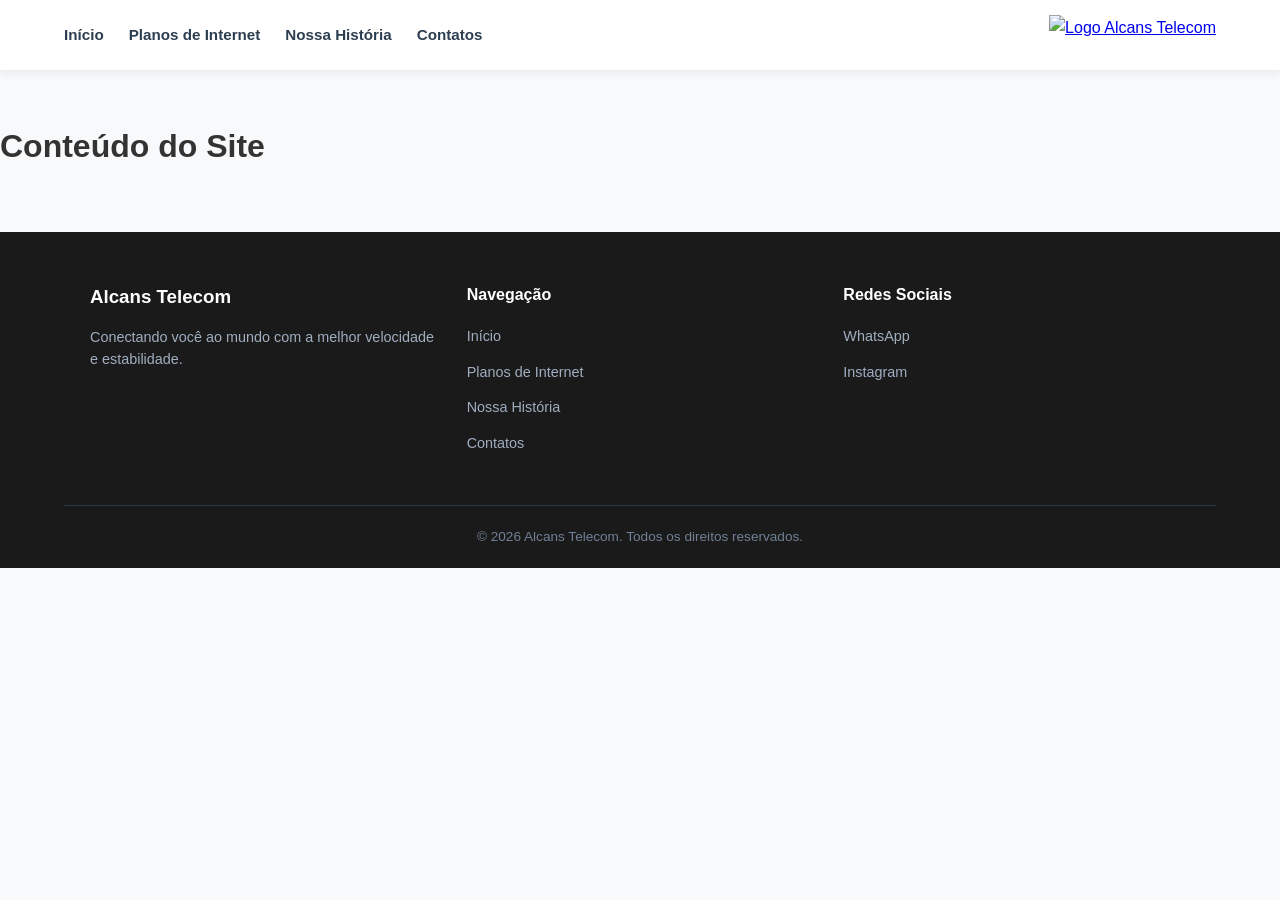
==== index.html @ c70bc07b "Primeiro commit do projeto" ====
<!DOCTYPE html>
<html lang='en'>
<head>
    <meta charset='utf-8'>
    <meta name='viewport' content='width=device-width, initial-scale=1'>
    <title>Alcans</title>
    <link rel="icon" type="icon_site" href="https://promocao.alcans.com.br/wp-content/uploads/2020/12/cropped-AL-mini.png">
    <link rel='stylesheet' href='main.css'>
</head>
<body>
    <header class="header">
        <nav class="nav-bar">
            <ul class="nav-links">
                <li><a href="index.html">Início</a></li>
                <li><a href="planos.html">Planos de Internet</a></li>
                <li><a href="historia.html">Nossa História</a></li>
                <li><a href="contato.html">Contatos</a></li>
            </ul>
        </nav>
        
        <div class="logo">
            <a href="index.html">
                <img src="https://alcans.com.br/wp-content/uploads/2021/09/alcans_logo_alcans.svg" alt="Logo Alcans Telecom">
            </a>
        </div>
    </header>

<h1> <br>Conteúdo do Site</h1>

    <footer class="footer">
    <div class="footer-container">
        
        <!-- Coluna 1: Informações da Empresa -->
        <div class="footer-col">
            <h3>Alcans Telecom</h3>
            <p>Conectando você ao mundo com a melhor velocidade e estabilidade.</p>
        </div>

        <!-- Coluna 2: Navegação Rápida -->
        <div class="footer-col">
            <h4>Navegação</h4>
            <ul class="footer-links">
                <li><a href="index.html">Início</a></li>
                <li><a href="planos.html">Planos de Internet</a></li>
                <li><a href="historia.html">Nossa História</a></li>
                <li><a href="contato.html">Contatos</a></li>
            </ul>
        </div>

        <!-- Coluna 3: Redes Sociais e Contato -->
        <div class="footer-col">
            <h4>Redes Sociais</h4>
            <ul class="footer-socials">
                <li>
                    <a href="https://wa.me/5500000000000" target="_blank" rel="noopener noreferrer">
                        WhatsApp
                    </a>
                </li>
                <li>
                    <a href="https://www.instagram.com/alcanstelecom/" target="_blank" rel="noopener noreferrer">
                        Instagram
                    </a>
                </li>
            </ul>
        </div>

    </div>

    <!-- Direitos Autorais / Assinatura -->
    <div class="footer-bottom">
        <p>&copy; 2026 Alcans Telecom. Todos os direitos reservados.</p>
    </div>
</footer>




</body>
</html>
---- main.css ----
* {
    margin: 0;
    padding: 0;
    box-sizing: border-box;
    font-family: Arial, sans-serif;
}

.header {
    display: flex;
    justify-content: space-between;
    align-items: center;
    padding: 15px 5%;
    background-color: #ffffff;
    box-shadow: 0 2px 5px rgba(0, 0, 0, 0.1);
}

/* Navegação (Links) */
.nav-links {
    display: flex;
    list-style: none;
    gap: 20px;
}

.nav-links a {
    text-decoration: none;
    color: #333;
    font-weight: bold;
    transition: color 0.3s ease;
}

.nav-links a:hover {
    color: #FE5000; /* Ajuste para a cor da marca */
}

/* Logo na direita */
.logo img {
    height: 40px; /* Ajuste a altura conforme a sua imagem */
    width: auto;
}

/* Responsividade para telas menores (Celulares) */
@media (max-width: 768px) {
    .header {
        flex-direction: column-reverse;
        gap: 15px;
    }

    .nav-links {
        gap: 10px;
        font-size: 14px;
    }
}




/* Estilo Geral do Rodapé */
.footer {
    background-color: #1a1a1a; /* Tom escuro para destacar do fundo principal */
    color: #ffffff;
    padding: 40px 5% 20px 5%;
    margin-top: 50px; /* Separa o conteúdo principal do rodapé */
}

.footer-container {
    display: flex;
    justify-content: space-between;
    flex-wrap: wrap;
    gap: 30px;
    max-width: 1200px;
    margin: 0 auto;
}

.footer-col {
    flex: 1;
    min-width: 200px;
}

.footer-col h3, .footer-col h4 {
    margin-bottom: 15px;
    color: #ffffff;
}

.footer-col p {
    color: #cccccc;
    font-size: 14px;
    line-height: 1.5;
}

/* Listas de Links */
.footer-links, .footer-socials {
    list-style: none;
    padding: 0;
}

.footer-links li, .footer-socials li {
    margin-bottom: 100px;
    margin-bottom: 8px;
}

.footer-links a, .footer-socials a {
    color: #cccccc;
    text-decoration: none;
    font-size: 14px;
    transition: color 0.3s ease;
}

.footer-links a:hover, .footer-socials a:hover {
    color: #FE5000; /* Cor de destaque ao passar o mouse */
}

/* Linha Final de Direitos Autorais */
.footer-bottom {
    text-align: center;
    border-top: 1px solid #333;
    padding-top: 20px;
    margin-top: 30px;
    font-size: 12px;
    color: #888888;
}

/* Responsividade para Celulares */
@media (max-width: 768px) {
    .footer-container {
        flex-direction: column;
        text-align: center;
    }


}

/* Reset Básico e Fontes */
* {
    margin: 0;
    padding: 0;
    box-sizing: border-box;
    font-family: 'Segoe UI', Roboto, Arial, sans-serif;
}

body {
    background-color: #f8f9fa;
    color: #333333;
    line-height: 1.6;
}

/* Header & Navbar */
.header {
    display: flex;
    justify-content: space-between;
    align-items: center;
    padding: 15px 5%;
    background-color: #ffffff;
    box-shadow: 0 2px 10px rgba(0, 0, 0, 0.08);
    position: sticky;
    top: 0;
    z-index: 1000;
}

.nav-links {
    display: flex;
    list-style: none;
    gap: 25px;
}

.nav-links a {
    text-decoration: none;
    color: #2c3e50;
    font-weight: 600;
    font-size: 0.95rem;
    transition: color 0.3s ease;
}

.nav-links a:hover {
    color: #FE5000;
}

.logo img {
    height: 40px;
    width: auto;
    display: block;
}

/* Seção História (Conteúdo Principal) */
.historia {
    max-width: 900px;
    margin: 40px auto;
    padding: 40px 30px;
    background-color: #ffffff;
    border-radius: 12px;
    box-shadow: 0 4px 15px rgba(0, 0, 0, 0.05);
}

.historia h1 {
    color: #FE5000;
    font-size: 2.2rem;
    margin-bottom: 10px;
    text-align: center;
}

.historia h3 {
    color: #555555;
    font-size: 1.2rem;
    font-weight: 400;
    text-align: center;
    margin-bottom: 25px;
    border-bottom: 2px solid #eef2f5;
    padding-bottom: 15px;
}

.historia p {
    color: #4a5568;
    font-size: 1.05rem;
    line-height: 1.8;
    text-align: justify;
}

/* Rodapé (Footer) */
.footer {
    background-color: #1a1a1a;
    color: #ffffff;
    padding: 50px 5% 20px 5%;
    margin-top: 60px;
}

.footer-container {
    display: flex;
    justify-content: space-between;
    flex-wrap: wrap;
    gap: 30px;
    max-width: 1100px;
    margin: 0 auto;
}

.footer-col {
    flex: 1;
    min-width: 220px;
}

.footer-col h3, 
.footer-col h4 {
    margin-bottom: 15px;
    color: #ffffff;
}

.footer-col p {
    color: #a0aec0;
    font-size: 0.9rem;
}

.footer-links, 
.footer-socials {
    list-style: none;
}

.footer-links li, 
.footer-socials li {
    margin-bottom: 10px;
}

.footer-links a, 
.footer-socials a {
    color: #a0aec0;
    text-decoration: none;
    font-size: 0.9rem;
    transition: color 0.3s ease;
}

.footer-links a:hover, 
.footer-socials a:hover {
    color: #FE5000;
}

.footer-bottom {
    text-align: center;
    border-top: 1px solid #2d3748;
    padding-top: 20px;
    margin-top: 40px;
    font-size: 0.85rem;
    color: #718096;
}

/* Responsividade para Celulares */
@media (max-width: 768px) {
    .header {
        flex-direction: column-reverse;
        gap: 15px;
        padding: 15px;
    }

    .nav-links {
        gap: 12px;
        font-size: 0.85rem;
    }

    .historia {
        margin: 20px 15px;
        padding: 25px 20px;
    }

    .historia h1 {
        font-size: 1.75rem;
    }

    .historia h3 {
        font-size: 1rem;
    }

    .footer-container {
        flex-direction: column;
        text-align: center;
    }
}

/* Container da Seção */
.contact-section {
    display: flex;
    justify-content: center;
    align-items: center;
    min-height: 60vh;
    padding: 20px;
}

/* Card Principal de Contato */
.contact-card {
    background-color: #ffffff;
    border-radius: 16px; /* Bordas Arredondadas */
    box-shadow: 0 8px 24px rgba(0, 0, 0, 0.1);
    padding: 40px;
    max-width: 450px;
    width: 100%;
    text-align: center;
}

.contact-card h2 {
    color: #FE5000;
    margin-bottom: 10px;
    font-size: 1.8rem;
}

.contact-card p {
    color: #555;
    font-size: 0.95rem;
    margin-bottom: 25px;
}

/* Container dos Botões */
.contact-links {
    display: flex;
    flex-direction: column;
    gap: 15px;
}

/* Botões Estilizados */
.contact-btn {
    display: block;
    padding: 12px 20px;
    border-radius: 8px; /* Arredondamento dos botões */
    text-decoration: none;
    font-weight: bold;
    color: #ffffff;
    transition: transform 0.2s ease, opacity 0.2s ease;
}

.contact-btn:hover {
    transform: translateY(-2px);
    opacity: 0.9;
}

/* Cores específicas por serviço */
.contact-btn.whatsapp {
         background-color: #08ed08;

}

.contact-btn.instagram {
    background-color: #e10ef4;
}

.contact-btn.email {
    background-color: #f83600;
}

.contact-btn.phone {
    background-color: #0056b3;
}
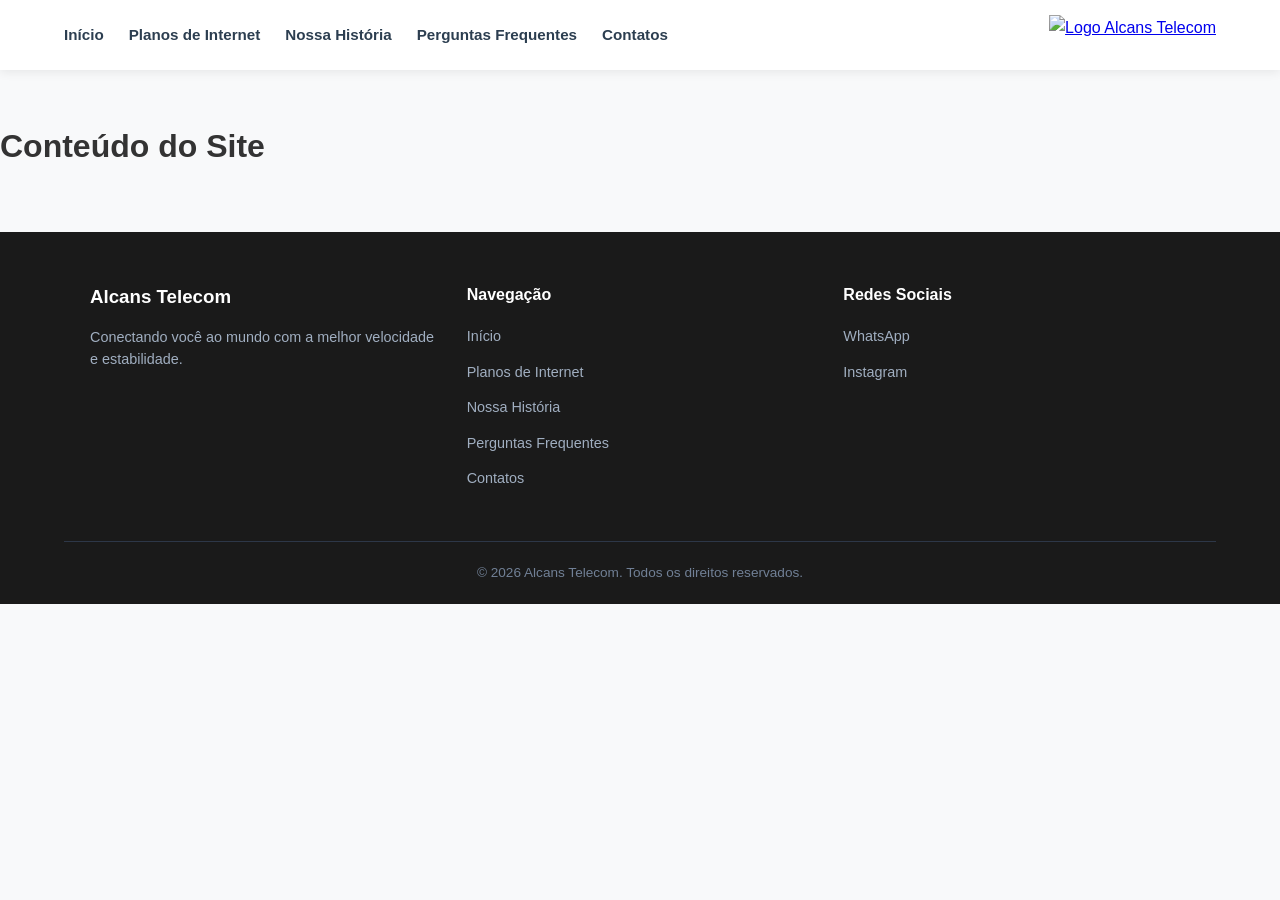
==== commit b27f85f2: "Atualizando o projeto da faculdade" ====
--- a/index.html
+++ b/index.html
@@ -14,6 +14,7 @@
                 <li><a href="index.html">Início</a></li>
                 <li><a href="planos.html">Planos de Internet</a></li>
                 <li><a href="historia.html">Nossa História</a></li>
+                <li><a href="faq.html">Perguntas Frequentes</a></li>
                 <li><a href="contato.html">Contatos</a></li>
             </ul>
         </nav>
@@ -30,24 +31,25 @@
     <footer class="footer">
     <div class="footer-container">
         
-        <!-- Coluna 1: Informações da Empresa -->
+        
         <div class="footer-col">
             <h3>Alcans Telecom</h3>
             <p>Conectando você ao mundo com a melhor velocidade e estabilidade.</p>
         </div>
 
-        <!-- Coluna 2: Navegação Rápida -->
+        
         <div class="footer-col">
             <h4>Navegação</h4>
             <ul class="footer-links">
                 <li><a href="index.html">Início</a></li>
                 <li><a href="planos.html">Planos de Internet</a></li>
                 <li><a href="historia.html">Nossa História</a></li>
+                <li><a href="faq.html">Perguntas Frequentes</a></li>
                 <li><a href="contato.html">Contatos</a></li>
             </ul>
         </div>
 
-        <!-- Coluna 3: Redes Sociais e Contato -->
+        
         <div class="footer-col">
             <h4>Redes Sociais</h4>
             <ul class="footer-socials">
@@ -66,7 +68,7 @@
 
     </div>
 
-    <!-- Direitos Autorais / Assinatura -->
+    
     <div class="footer-bottom">
         <p>&copy; 2026 Alcans Telecom. Todos os direitos reservados.</p>
     </div>
--- a/main.css
+++ b/main.css
@@ -34,7 +34,7 @@
 
 /* Logo na direita */
 .logo img {
-    height: 40px; /* Ajuste a altura conforme a sua imagem */
+    height: 40px; 
     width: auto;
 }
 
@@ -56,10 +56,10 @@
 
 /* Estilo Geral do Rodapé */
 .footer {
-    background-color: #1a1a1a; /* Tom escuro para destacar do fundo principal */
+    background-color: #1a1a1a;
     color: #ffffff;
     padding: 40px 5% 20px 5%;
-    margin-top: 50px; /* Separa o conteúdo principal do rodapé */
+    margin-top: 50px; 
 }
 
 .footer-container {
@@ -106,7 +106,7 @@
 }
 
 .footer-links a:hover, .footer-socials a:hover {
-    color: #FE5000; /* Cor de destaque ao passar o mouse */
+    color: #FE5000; 
 }
 
 /* Linha Final de Direitos Autorais */
@@ -180,7 +180,7 @@
     display: block;
 }
 
-/* Seção História (Conteúdo Principal) */
+
 .historia {
     max-width: 900px;
     margin: 40px auto;
@@ -311,7 +311,7 @@
     }
 }
 
-/* Container da Seção */
+
 .contact-section {
     display: flex;
     justify-content: center;
@@ -320,10 +320,10 @@
     padding: 20px;
 }
 
-/* Card Principal de Contato */
+
 .contact-card {
     background-color: #ffffff;
-    border-radius: 16px; /* Bordas Arredondadas */
+    border-radius: 16px; 
     box-shadow: 0 8px 24px rgba(0, 0, 0, 0.1);
     padding: 40px;
     max-width: 450px;
@@ -343,18 +343,18 @@
     margin-bottom: 25px;
 }
 
-/* Container dos Botões */
+
 .contact-links {
     display: flex;
     flex-direction: column;
     gap: 15px;
 }
 
-/* Botões Estilizados */
+
 .contact-btn {
     display: block;
     padding: 12px 20px;
-    border-radius: 8px; /* Arredondamento dos botões */
+    border-radius: 8px; 
     text-decoration: none;
     font-weight: bold;
     color: #ffffff;
@@ -366,7 +366,7 @@
     opacity: 0.9;
 }
 
-/* Cores específicas por serviço */
+
 .contact-btn.whatsapp {
          background-color: #08ed08;
 
@@ -382,4 +382,328 @@
 
 .contact-btn.phone {
     background-color: #0056b3;
+}
+
+.planos {
+    padding: 50px 5%;
+    max-width: 1200px;
+    margin: 0 auto;
+}
+
+.planos-intro {
+    text-align: center;
+    margin-bottom: 40px;
+}
+
+.planos-intro h1 {
+    font-size: 2.2rem;
+    color: #111111;
+    margin-bottom: 10px;
+}
+
+.planos-intro p {
+    font-size: 1.1rem;
+    color: #666666;
+}
+
+.planos-lista {
+    display: flex;
+    justify-content: center;
+    align-items: stretch;
+    flex-wrap: wrap;
+    gap: 25px;
+    margin-bottom: 60px;
+}
+
+.plano-card {
+    background-color: #ffffff;
+    border: 1px solid #e0e0e0;
+    border-radius: 12px;
+    padding: 30px 20px;
+    width: 280px;
+    display: flex;
+    flex-direction: column;
+    justify-content: space-between;
+    position: relative;
+    box-shadow: 0 4px 12px rgba(0, 0, 0, 0.05);
+    transition: transform 0.3s ease, box-shadow 0.3s ease;
+}
+
+.plano-card:hover {
+    transform: translateY(-5px);
+    box-shadow: 0 8px 20px rgba(0, 0, 0, 0.12);
+}
+
+.plano-card h3 {
+    font-size: 1.6rem;
+    color: #111111;
+    text-align: center;
+    margin-bottom: 15px;
+}
+
+.plano-preco {
+    font-size: 2.2rem;
+    font-weight: bold;
+    color: #ff6600;
+    text-align: center;
+    margin-bottom: 20px;
+}
+
+.plano-preco span {
+    font-size: 1.2rem;
+    vertical-align: super;
+}
+
+.plano-preco small {
+    font-size: 0.9rem;
+    color: #777777;
+    font-weight: normal;
+}
+
+.plano-beneficios {
+    list-style: none;
+    margin-bottom: 25px;
+}
+
+.plano-beneficios li {
+    padding: 8px 0;
+    font-size: 0.95rem;
+    color: #555555;
+    border-bottom: 1px dashed #eeeeee;
+}
+
+.plano-beneficios li::before {
+    content: "✓ ";
+    color: #ff6600;
+    font-weight: bold;
+}
+
+.plano-btn {
+    display: block;
+    text-align: center;
+    background-color: #ff6600;
+    color: #ffffff;
+    padding: 12px;
+    border-radius: 6px;
+    text-decoration: none;
+    font-weight: bold;
+    transition: background-color 0.3s ease;
+}
+
+.plano-btn:hover {
+    background-color: #e65c00;
+}
+
+.plano-card.plano-destaque {
+    border: 2px solid #ff6600;
+    box-shadow: 0 8px 25px rgba(255, 102, 0, 0.35);
+    transform: scale(1.04);
+}
+
+.plano-card.plano-destaque:hover {
+    transform: scale(1.06);
+    box-shadow: 0 12px 30px rgba(255, 102, 0, 0.45);
+}
+
+.plano-selo {
+    position: absolute;
+    top: -14px;
+    left: 50%;
+    transform: translateX(-50%);
+    background-color: #ff6600;
+    color: #ffffff;
+    font-size: 0.8rem;
+    font-weight: bold;
+    padding: 4px 14px;
+    border-radius: 20px;
+    text-transform: uppercase;
+    letter-spacing: 0.5px;
+}
+
+.planos-comparativo {
+    background-color: #ffffff;
+    border-radius: 12px;
+    padding: 30px;
+    box-shadow: 0 4px 12px rgba(0, 0, 0, 0.05);
+}
+
+.planos-comparativo h2 {
+    text-align: center;
+    font-size: 1.8rem;
+    margin-bottom: 25px;
+    color: #111111;
+}
+
+.tabela-rolagem {
+    overflow-x: auto;
+}
+
+table {
+    width: 100%;
+    border-collapse: collapse;
+    text-align: left;
+}
+
+th, td {
+    padding: 15px;
+    border-bottom: 1px solid #e0e0e0;
+}
+
+thead th {
+    background-color: #f1f1f1;
+    color: #111111;
+    font-weight: bold;
+}
+
+tbody th {
+    color: #111111;
+    font-weight: bold;
+}
+
+.linha-destaque {
+    background-color: #fff5ee;
+    font-weight: bold;
+}
+
+.linha-destaque th, 
+.linha-destaque td {
+    color: #ff6600;
+    border-top: 2px solid #ff6600;
+    border-bottom: 2px solid #ff6600;
+}
+/* ===================================================
+   PALETA E ESTILOS GERAIS DA PÁGINA DE FAQ
+   =================================================== */
+
+/* Container Principal */
+main.planos {
+    max-width: 900px;
+    margin: 40px auto;
+    padding: 0 20px;
+    font-family: Arial, sans-serif;
+}
+
+/* Seção de Introdução */
+.planos-intro {
+    text-align: center;
+    margin-bottom: 40px;
+}
+
+.planos-intro h1 {
+    font-size: 2.2rem;
+    color: #1a1a1a;
+    margin-bottom: 10px;
+}
+
+.planos-intro p {
+    font-size: 1.1rem;
+    color: #666666;
+}
+
+/* ===================================================
+   SEÇÃO DAS PERGUNTAS (DETAILS E SUMMARY)
+   =================================================== */
+
+.planos-faq h2 {
+    font-size: 1.5rem;
+    color: #ff6600; /* Laranja principal da Alcans */
+    margin: 30px 0 15px 0;
+    padding-bottom: 5px;
+    border-bottom: 2px solid #ff6600;
+}
+
+/* Card Sanfona (<details>) */
+.planos-faq details {
+    background-color: #ffffff;
+    border: 1px solid #e0e0e0;
+    border-radius: 8px;
+    margin-bottom: 12px;
+    padding: 15px 20px;
+    box-shadow: 0 2px 6px rgba(0, 0, 0, 0.04);
+    transition: all 0.3s ease;
+}
+
+/* Efeito ao passar o mouse ou abrir */
+.planos-faq details:hover {
+    border-color: #ff6600;
+}
+
+.planos-faq details[open] {
+    border-left: 4px solid #ff6600;
+    box-shadow: 0 4px 12px rgba(0, 0, 0, 0.08);
+}
+
+/* Título Clicável da Pergunta (<summary>) */
+.planos-faq summary {
+    font-weight: bold;
+    font-size: 1.05rem;
+    color: #333333;
+    cursor: pointer;
+    outline: none;
+    list-style: none; /* Remove a seta padrão do navegador */
+    position: relative;
+    padding-right: 25px;
+}
+
+/* Ícone personalizado de indicador (+ e -) */
+.planos-faq summary::-webkit-details-marker {
+    display: none; /* Esconde seta padrão em navegadores WebKit */
+}
+
+.planos-faq summary::after {
+    content: '+';
+    position: absolute;
+    right: 0;
+    top: 50%;
+    transform: translateY(-50%);
+    font-size: 1.3rem;
+    color: #ff6600;
+    font-weight: bold;
+    transition: transform 0.2s ease;
+}
+
+.planos-faq details[open] summary::after {
+    content: '−';
+}
+
+/* Texto da Resposta */
+.planos-faq details p {
+    margin-top: 12px;
+    font-size: 0.95rem;
+    color: #555555;
+    line-height: 1.6;
+}
+
+/* Links dentro da resposta */
+.planos-faq details a {
+    color: #ff6600;
+    font-weight: bold;
+    text-decoration: none;
+}
+
+.planos-faq details a:hover {
+    text-decoration: underline;
+}
+
+/* ===================================================
+   RESPONSIVIDADE (MOBILE)
+   =================================================== */
+
+@media (max-width: 600px) {
+    main.planos {
+        margin: 20px auto;
+        padding: 0 15px;
+    }
+
+    .planos-intro h1 {
+        font-size: 1.8rem;
+    }
+
+    .planos-faq details {
+        padding: 12px 15px;
+    }
+
+    .planos-faq summary {
+        font-size: 0.95rem;
+    }
 }
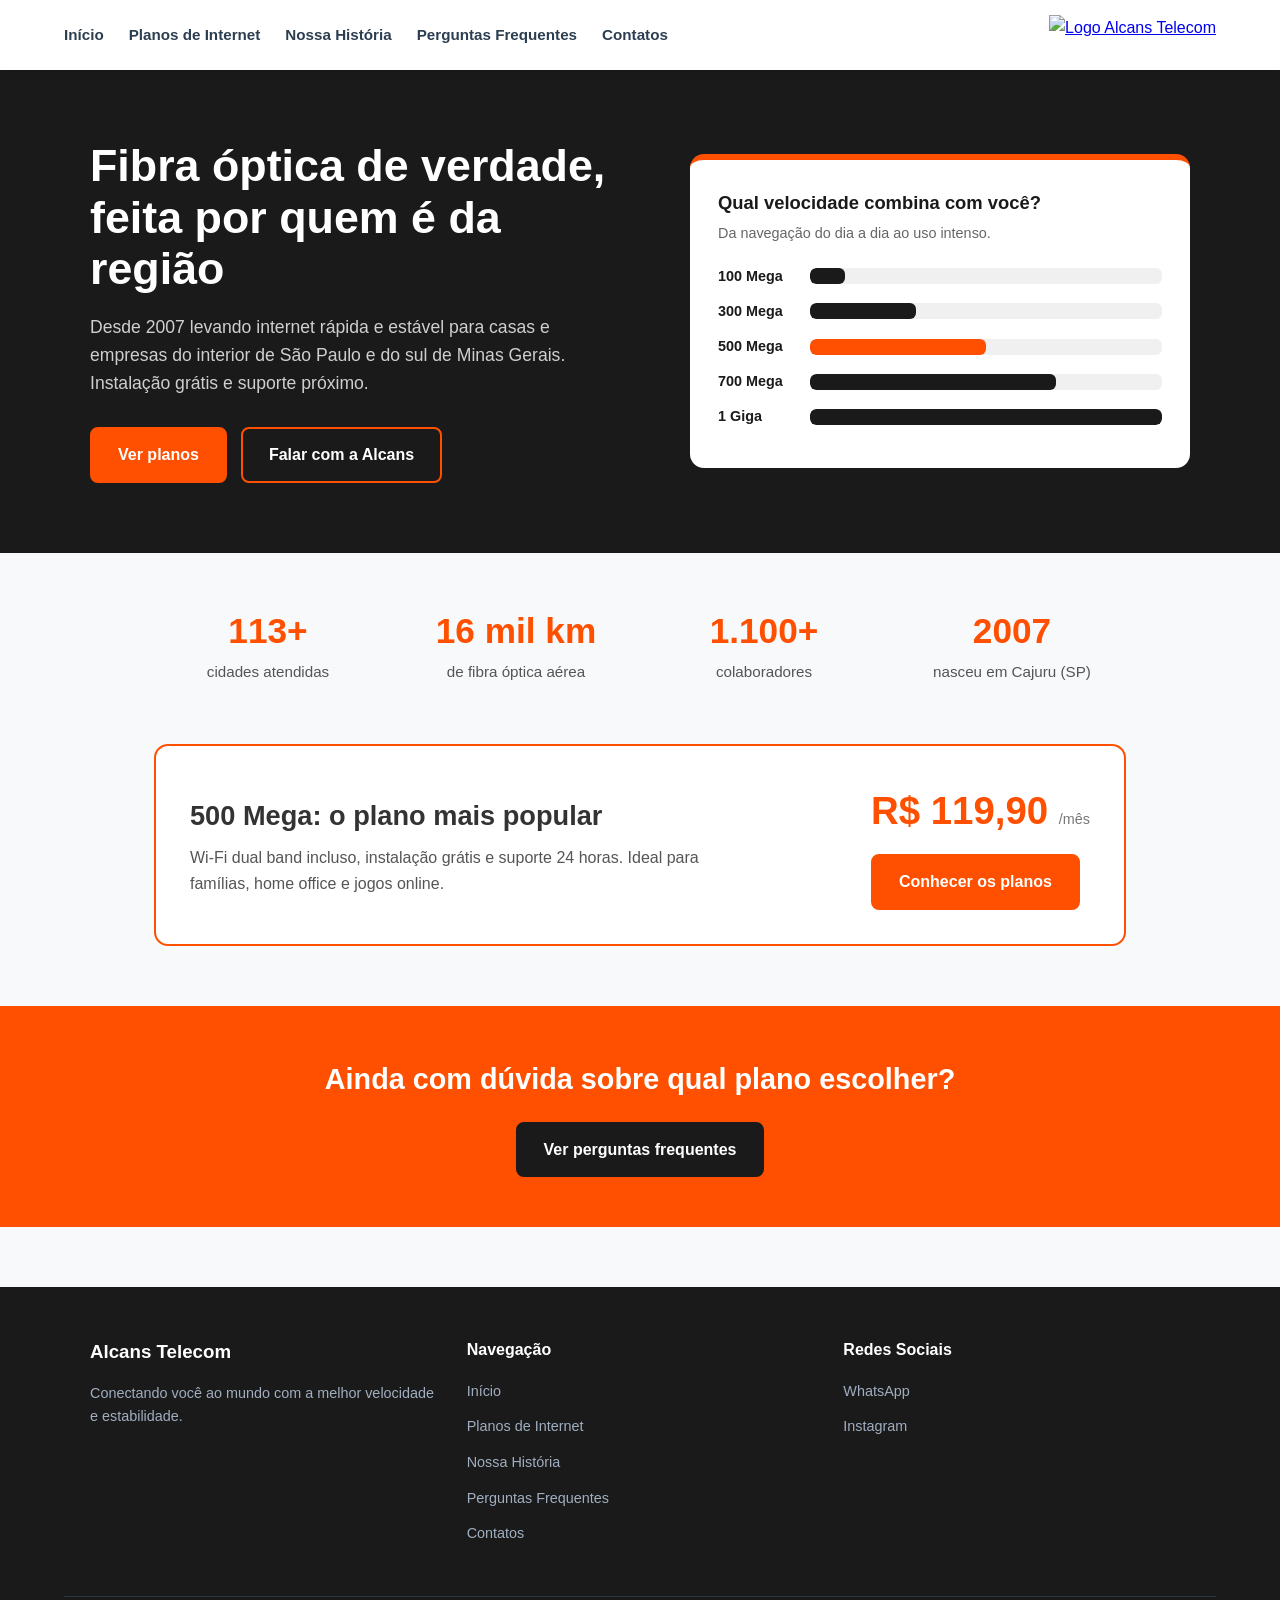
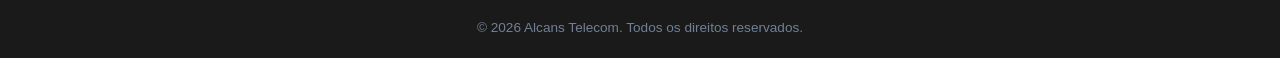
==== commit 911679f2: "Add files via upload" ====
--- a/index.html
+++ b/index.html
@@ -1,13 +1,14 @@
 <!DOCTYPE html>
-<html lang='en'>
+<html lang="pt-BR">
 <head>
-    <meta charset='utf-8'>
-    <meta name='viewport' content='width=device-width, initial-scale=1'>
-    <title>Alcans</title>
-    <link rel="icon" type="icon_site" href="https://promocao.alcans.com.br/wp-content/uploads/2020/12/cropped-AL-mini.png">
-    <link rel='stylesheet' href='main.css'>
+    <meta charset="utf-8">
+    <meta name="viewport" content="width=device-width, initial-scale=1">
+    <title>Alcans Telecom - Internet de fibra óptica</title>
+    <link rel="icon" type="image/png" href="https://promocao.alcans.com.br/wp-content/uploads/2020/12/cropped-AL-mini.png">
+    <link rel="stylesheet" href="main.css">
 </head>
 <body>
+
     <header class="header">
         <nav class="nav-bar">
             <ul class="nav-links">
@@ -18,7 +19,7 @@
                 <li><a href="contato.html">Contatos</a></li>
             </ul>
         </nav>
-        
+
         <div class="logo">
             <a href="index.html">
                 <img src="https://alcans.com.br/wp-content/uploads/2021/09/alcans_logo_alcans.svg" alt="Logo Alcans Telecom">
@@ -26,56 +27,89 @@
         </div>
     </header>
 
-<h1> <br>Conteúdo do Site</h1>
+<main>
+    <section class="hero">
+        <div class="hero-inner">
+            <div>
+                <h1>Fibra óptica de verdade, feita por quem é da região</h1>
+                <p>Desde 2007 levando internet rápida e estável para casas e empresas do interior de São Paulo e do sul de Minas Gerais. Instalação grátis e suporte próximo.</p>
+                <div class="hero-actions">
+                    <a class="btn btn-primary" href="planos.html">Ver planos</a>
+                    <a class="btn btn-outline" href="contato.html">Falar com a Alcans</a>
+                </div>
+            </div>
+
+            <div class="speed-panel">
+                <h2>Qual velocidade combina com você?</h2>
+                <p>Da navegação do dia a dia ao uso intenso.</p>
+                <div class="speed-row"><span>100 Mega</span><span class="speed-track"><span class="speed-bar" style="width:10%"></span></span></div>
+                <div class="speed-row"><span>300 Mega</span><span class="speed-track"><span class="speed-bar" style="width:30%"></span></span></div>
+                <div class="speed-row is-top"><span>500 Mega</span><span class="speed-track"><span class="speed-bar" style="width:50%"></span></span></div>
+                <div class="speed-row"><span>700 Mega</span><span class="speed-track"><span class="speed-bar" style="width:70%"></span></span></div>
+                <div class="speed-row"><span>1 Giga</span><span class="speed-track"><span class="speed-bar" style="width:100%"></span></span></div>
+            </div>
+        </div>
+    </section>
+
+    <section class="numeros" aria-label="A Alcans em números">
+        <div><strong>113+</strong><span>cidades atendidas</span></div>
+        <div><strong>16 mil km</strong><span>de fibra óptica aérea</span></div>
+        <div><strong>1.100+</strong><span>colaboradores</span></div>
+        <div><strong>2007</strong><span>nasceu em Cajuru (SP)</span></div>
+    </section>
+
+    <section class="destaque">
+        <div class="destaque-box">
+            <div>
+                <h2>500 Mega: o plano mais popular</h2>
+                <p>Wi-Fi dual band incluso, instalação grátis e suporte 24 horas. Ideal para famílias, home office e jogos online.</p>
+            </div>
+            <div>
+                <p class="destaque-preco">R$ 119,90 <small>/mês</small></p>
+                <a class="btn btn-primary" href="planos.html">Conhecer os planos</a>
+            </div>
+        </div>
+    </section>
+
+    <section class="faixa-cta">
+        <h2>Ainda com dúvida sobre qual plano escolher?</h2>
+        <a class="btn" href="faq.html">Ver perguntas frequentes</a>
+    </section>
+</main>
 
     <footer class="footer">
-    <div class="footer-container">
-        
-        
-        <div class="footer-col">
-            <h3>Alcans Telecom</h3>
-            <p>Conectando você ao mundo com a melhor velocidade e estabilidade.</p>
+        <div class="footer-container">
+
+            <div class="footer-col">
+                <h3>Alcans Telecom</h3>
+                <p>Conectando você ao mundo com a melhor velocidade e estabilidade.</p>
+            </div>
+
+            <div class="footer-col">
+                <h4>Navegação</h4>
+                <ul class="footer-links">
+                    <li><a href="index.html">Início</a></li>
+                    <li><a href="planos.html">Planos de Internet</a></li>
+                    <li><a href="historia.html">Nossa História</a></li>
+                    <li><a href="faq.html">Perguntas Frequentes</a></li>
+                    <li><a href="contato.html">Contatos</a></li>
+                </ul>
+            </div>
+
+            <div class="footer-col">
+                <h4>Redes Sociais</h4>
+                <ul class="footer-socials">
+                    <li><a href="https://wa.me/5500000000000" target="_blank" rel="noopener noreferrer">WhatsApp</a></li>
+                    <li><a href="https://www.instagram.com/alcanstelecom/" target="_blank" rel="noopener noreferrer">Instagram</a></li>
+                </ul>
+            </div>
+
         </div>
 
-        
-        <div class="footer-col">
-            <h4>Navegação</h4>
-            <ul class="footer-links">
-                <li><a href="index.html">Início</a></li>
-                <li><a href="planos.html">Planos de Internet</a></li>
-                <li><a href="historia.html">Nossa História</a></li>
-                <li><a href="faq.html">Perguntas Frequentes</a></li>
-                <li><a href="contato.html">Contatos</a></li>
-            </ul>
+        <div class="footer-bottom">
+            <p>&copy; 2026 Alcans Telecom. Todos os direitos reservados.</p>
         </div>
-
-        
-        <div class="footer-col">
-            <h4>Redes Sociais</h4>
-            <ul class="footer-socials">
-                <li>
-                    <a href="https://wa.me/5500000000000" target="_blank" rel="noopener noreferrer">
-                        WhatsApp
-                    </a>
-                </li>
-                <li>
-                    <a href="https://www.instagram.com/alcanstelecom/" target="_blank" rel="noopener noreferrer">
-                        Instagram
-                    </a>
-                </li>
-            </ul>
-        </div>
-
-    </div>
-
-    
-    <div class="footer-bottom">
-        <p>&copy; 2026 Alcans Telecom. Todos os direitos reservados.</p>
-    </div>
-</footer>
-
-
-
+    </footer>
 
 </body>
-</html>+</html>
--- a/main.css
+++ b/main.css
@@ -1,135 +1,18 @@
-* {
-    margin: 0;
-    padding: 0;
-    box-sizing: border-box;
-    font-family: Arial, sans-serif;
-}
-
-.header {
-    display: flex;
-    justify-content: space-between;
-    align-items: center;
-    padding: 15px 5%;
-    background-color: #ffffff;
-    box-shadow: 0 2px 5px rgba(0, 0, 0, 0.1);
-}
-
-/* Navegação (Links) */
-.nav-links {
-    display: flex;
-    list-style: none;
-    gap: 20px;
-}
-
-.nav-links a {
-    text-decoration: none;
-    color: #333;
-    font-weight: bold;
-    transition: color 0.3s ease;
-}
-
-.nav-links a:hover {
-    color: #FE5000; /* Ajuste para a cor da marca */
-}
-
-/* Logo na direita */
-.logo img {
-    height: 40px; 
-    width: auto;
-}
-
-/* Responsividade para telas menores (Celulares) */
-@media (max-width: 768px) {
-    .header {
-        flex-direction: column-reverse;
-        gap: 15px;
-    }
-
-    .nav-links {
-        gap: 10px;
-        font-size: 14px;
-    }
-}
-
-
-
-
-/* Estilo Geral do Rodapé */
-.footer {
-    background-color: #1a1a1a;
-    color: #ffffff;
-    padding: 40px 5% 20px 5%;
-    margin-top: 50px; 
-}
-
-.footer-container {
-    display: flex;
-    justify-content: space-between;
-    flex-wrap: wrap;
-    gap: 30px;
-    max-width: 1200px;
-    margin: 0 auto;
-}
-
-.footer-col {
-    flex: 1;
-    min-width: 200px;
-}
-
-.footer-col h3, .footer-col h4 {
-    margin-bottom: 15px;
-    color: #ffffff;
-}
-
-.footer-col p {
-    color: #cccccc;
-    font-size: 14px;
-    line-height: 1.5;
-}
-
-/* Listas de Links */
-.footer-links, .footer-socials {
-    list-style: none;
-    padding: 0;
-}
-
-.footer-links li, .footer-socials li {
-    margin-bottom: 100px;
-    margin-bottom: 8px;
-}
-
-.footer-links a, .footer-socials a {
-    color: #cccccc;
-    text-decoration: none;
-    font-size: 14px;
-    transition: color 0.3s ease;
-}
-
-.footer-links a:hover, .footer-socials a:hover {
-    color: #FE5000; 
-}
-
-/* Linha Final de Direitos Autorais */
-.footer-bottom {
-    text-align: center;
-    border-top: 1px solid #333;
-    padding-top: 20px;
-    margin-top: 30px;
-    font-size: 12px;
-    color: #888888;
-}
-
-/* Responsividade para Celulares */
-@media (max-width: 768px) {
-    .footer-container {
-        flex-direction: column;
-        text-align: center;
-    }
-
-
-}
-
-/* Reset Básico e Fontes */
+/* =====================================================
+   Alcans Telecom - main.css (arquivo único do site)
+   Índice:
+   1. Base (reset, body)
+   2. Cabeçalho
+   3. Rodapé
+   4. Página inicial (index)
+   5. Planos
+   6. Nossa História
+   7. Perguntas Frequentes
+   8. Contato
+   9. Responsivo
+   ===================================================== */
+
+/* ---------- 1. Base ---------- */
 * {
     margin: 0;
     padding: 0;
@@ -143,7 +26,7 @@
     line-height: 1.6;
 }
 
-/* Header & Navbar */
+/* ---------- 2. Cabeçalho ---------- */
 .header {
     display: flex;
     justify-content: space-between;
@@ -180,41 +63,7 @@
     display: block;
 }
 
-
-.historia {
-    max-width: 900px;
-    margin: 40px auto;
-    padding: 40px 30px;
-    background-color: #ffffff;
-    border-radius: 12px;
-    box-shadow: 0 4px 15px rgba(0, 0, 0, 0.05);
-}
-
-.historia h1 {
-    color: #FE5000;
-    font-size: 2.2rem;
-    margin-bottom: 10px;
-    text-align: center;
-}
-
-.historia h3 {
-    color: #555555;
-    font-size: 1.2rem;
-    font-weight: 400;
-    text-align: center;
-    margin-bottom: 25px;
-    border-bottom: 2px solid #eef2f5;
-    padding-bottom: 15px;
-}
-
-.historia p {
-    color: #4a5568;
-    font-size: 1.05rem;
-    line-height: 1.8;
-    text-align: justify;
-}
-
-/* Rodapé (Footer) */
+/* ---------- 3. Rodapé ---------- */
 .footer {
     background-color: #1a1a1a;
     color: #ffffff;
@@ -236,7 +85,7 @@
     min-width: 220px;
 }
 
-.footer-col h3, 
+.footer-col h3,
 .footer-col h4 {
     margin-bottom: 15px;
     color: #ffffff;
@@ -247,17 +96,17 @@
     font-size: 0.9rem;
 }
 
-.footer-links, 
+.footer-links,
 .footer-socials {
     list-style: none;
 }
 
-.footer-links li, 
+.footer-links li,
 .footer-socials li {
     margin-bottom: 10px;
 }
 
-.footer-links a, 
+.footer-links a,
 .footer-socials a {
     color: #a0aec0;
     text-decoration: none;
@@ -265,7 +114,7 @@
     transition: color 0.3s ease;
 }
 
-.footer-links a:hover, 
+.footer-links a:hover,
 .footer-socials a:hover {
     color: #FE5000;
 }
@@ -279,115 +128,185 @@
     color: #718096;
 }
 
-/* Responsividade para Celulares */
-@media (max-width: 768px) {
-    .header {
-        flex-direction: column-reverse;
-        gap: 15px;
-        padding: 15px;
-    }
-
-    .nav-links {
-        gap: 12px;
-        font-size: 0.85rem;
-    }
-
-    .historia {
-        margin: 20px 15px;
-        padding: 25px 20px;
-    }
-
-    .historia h1 {
-        font-size: 1.75rem;
-    }
-
-    .historia h3 {
-        font-size: 1rem;
-    }
-
-    .footer-container {
-        flex-direction: column;
-        text-align: center;
-    }
-}
-
-
-.contact-section {
-    display: flex;
-    justify-content: center;
+/* ---------- 4. Página inicial (index) ---------- */
+.hero {
+    background-color: #1a1a1a;
+    color: #ffffff;
+    padding: 70px 5%;
+}
+
+.hero-inner {
+    max-width: 1100px;
+    margin: 0 auto;
+    display: grid;
+    grid-template-columns: 1.1fr 1fr;
+    gap: 50px;
     align-items: center;
-    min-height: 60vh;
-    padding: 20px;
-}
-
-
-.contact-card {
-    background-color: #ffffff;
-    border-radius: 16px; 
-    box-shadow: 0 8px 24px rgba(0, 0, 0, 0.1);
-    padding: 40px;
-    max-width: 450px;
-    width: 100%;
-    text-align: center;
-}
-
-.contact-card h2 {
+}
+
+.hero h1 {
+    font-size: 2.8rem;
+    line-height: 1.15;
+    margin-bottom: 18px;
+}
+
+.hero p {
+    color: #cfcfcf;
+    font-size: 1.1rem;
+    max-width: 52ch;
+    margin-bottom: 30px;
+}
+
+.hero-actions {
+    display: flex;
+    flex-wrap: wrap;
+    gap: 14px;
+}
+
+.btn {
+    display: inline-block;
+    padding: 13px 26px;
+    border-radius: 8px;
+    font-weight: bold;
+    text-decoration: none;
+    border: 2px solid #FE5000;
+    transition: background-color 0.2s ease, color 0.2s ease;
+}
+
+.btn-primary { background-color: #FE5000; color: #ffffff; }
+.btn-primary:hover { background-color: #d94400; border-color: #d94400; }
+
+.btn-outline { color: #ffffff; }
+.btn-outline:hover { background-color: #FE5000; }
+
+.btn:focus-visible { outline: 3px solid #ffffff; outline-offset: 3px; }
+
+.speed-panel {
+    background-color: #ffffff;
+    color: #1a1a1a;
+    border-radius: 14px;
+    padding: 28px;
+    border-top: 6px solid #FE5000;
+}
+
+.speed-panel h2 {
+    font-size: 1.15rem;
+    margin-bottom: 4px;
+}
+
+.speed-panel > p {
+    color: #666666;
+    font-size: 0.9rem;
+    margin-bottom: 20px;
+}
+
+.speed-row {
+    display: grid;
+    grid-template-columns: 80px 1fr;
+    align-items: center;
+    gap: 12px;
+    margin-bottom: 12px;
+    font-size: 0.9rem;
+    font-weight: bold;
+}
+
+.speed-track {
+    display: block;
+    background-color: #f0f0f0;
+    border-radius: 6px;
+    height: 16px;
+    overflow: hidden;
+}
+
+.speed-bar {
+    display: block;
+    height: 100%;
+    background-color: #1a1a1a;
+    border-radius: 6px;
+    transform-origin: left;
+    animation: speed-fill 1.1s ease-out both;
+}
+
+.speed-row.is-top .speed-bar { background-color: #FE5000; }
+
+@keyframes speed-fill {
+    from { transform: scaleX(0); }
+    to   { transform: scaleX(1); }
+}
+
+.numeros {
+    max-width: 1100px;
+    margin: 50px auto 0;
+    padding: 0 5%;
+    display: grid;
+    grid-template-columns: repeat(4, 1fr);
+    gap: 20px;
+    text-align: center;
+}
+
+.numeros strong {
+    display: block;
+    font-size: 2.2rem;
     color: #FE5000;
-    margin-bottom: 10px;
-    font-size: 1.8rem;
-}
-
-.contact-card p {
-    color: #555;
-    font-size: 0.95rem;
-    margin-bottom: 25px;
-}
-
-
-.contact-links {
-    display: flex;
-    flex-direction: column;
-    gap: 15px;
-}
-
-
-.contact-btn {
-    display: block;
-    padding: 12px 20px;
-    border-radius: 8px; 
-    text-decoration: none;
-    font-weight: bold;
+}
+
+.numeros span { color: #555555; font-size: 0.95rem; }
+
+.destaque {
+    max-width: 1100px;
+    margin: 60px auto 0;
+    padding: 0 5%;
+}
+
+.destaque-box {
+    display: grid;
+    grid-template-columns: 1fr auto;
+    gap: 30px;
+    align-items: center;
+    background-color: #ffffff;
+    border: 2px solid #FE5000;
+    border-radius: 14px;
+    padding: 34px;
+}
+
+.destaque-box h2 { font-size: 1.7rem; margin-bottom: 8px; }
+.destaque-box p { color: #555555; max-width: 60ch; }
+
+.destaque-box .destaque-preco {
+    text-align: center;
+    color: #FE5000;
+    font-size: 2.4rem;
+    font-weight: bold;
+    margin-bottom: 12px;
+}
+
+.destaque-preco small { font-size: 0.9rem; color: #777777; font-weight: normal; }
+
+.faixa-cta {
+    background-color: #FE5000;
     color: #ffffff;
-    transition: transform 0.2s ease, opacity 0.2s ease;
-}
-
-.contact-btn:hover {
-    transform: translateY(-2px);
-    opacity: 0.9;
-}
-
-
-.contact-btn.whatsapp {
-         background-color: #08ed08;
-
-}
-
-.contact-btn.instagram {
-    background-color: #e10ef4;
-}
-
-.contact-btn.email {
-    background-color: #f83600;
-}
-
-.contact-btn.phone {
-    background-color: #0056b3;
-}
-
-.planos {
+    text-align: center;
     padding: 50px 5%;
-    max-width: 1200px;
-    margin: 0 auto;
+    margin-top: 60px;
+}
+
+.faixa-cta h2 { font-size: 1.8rem; margin-bottom: 20px; }
+
+.faixa-cta .btn {
+    background-color: #1a1a1a;
+    border-color: #1a1a1a;
+    color: #ffffff;
+}
+
+.faixa-cta .btn:hover { background-color: #ffffff; color: #1a1a1a; border-color: #ffffff; }
+
+.faixa-cta + .footer { margin-top: 0; }
+
+/* ---------- 5. Planos ---------- */
+main.planos {
+    max-width: 900px;
+    margin: 40px auto;
+    padding: 0 20px;
 }
 
 .planos-intro {
@@ -397,7 +316,7 @@
 
 .planos-intro h1 {
     font-size: 2.2rem;
-    color: #111111;
+    color: #1a1a1a;
     margin-bottom: 10px;
 }
 
@@ -565,54 +484,56 @@
     font-weight: bold;
 }
 
-.linha-destaque th, 
+.linha-destaque th,
 .linha-destaque td {
     color: #ff6600;
     border-top: 2px solid #ff6600;
     border-bottom: 2px solid #ff6600;
 }
-/* ===================================================
-   PALETA E ESTILOS GERAIS DA PÁGINA DE FAQ
-   =================================================== */
-
-/* Container Principal */
-main.planos {
+
+/* ---------- 6. Nossa História ---------- */
+.historia {
     max-width: 900px;
     margin: 40px auto;
-    padding: 0 20px;
-    font-family: Arial, sans-serif;
-}
-
-/* Seção de Introdução */
-.planos-intro {
-    text-align: center;
-    margin-bottom: 40px;
-}
-
-.planos-intro h1 {
+    padding: 40px 30px;
+    background-color: #ffffff;
+    border-radius: 12px;
+    box-shadow: 0 4px 15px rgba(0, 0, 0, 0.05);
+}
+
+.historia h1 {
+    color: #FE5000;
     font-size: 2.2rem;
-    color: #1a1a1a;
     margin-bottom: 10px;
-}
-
-.planos-intro p {
-    font-size: 1.1rem;
-    color: #666666;
-}
-
-/* ===================================================
-   SEÇÃO DAS PERGUNTAS (DETAILS E SUMMARY)
-   =================================================== */
-
+    text-align: center;
+}
+
+.historia h3 {
+    color: #555555;
+    font-size: 1.2rem;
+    font-weight: 400;
+    text-align: center;
+    margin-bottom: 25px;
+    border-bottom: 2px solid #eef2f5;
+    padding-bottom: 15px;
+}
+
+.historia p {
+    color: #4a5568;
+    font-size: 1.05rem;
+    line-height: 1.8;
+    text-align: justify;
+}
+
+/* ---------- 7. Perguntas Frequentes ---------- */
 .planos-faq h2 {
     font-size: 1.5rem;
-    color: #ff6600; /* Laranja principal da Alcans */
+    color: #ff6600;
     margin: 30px 0 15px 0;
     padding-bottom: 5px;
     border-bottom: 2px solid #ff6600;
 }
 
-/* Card Sanfona (<details>) */
 .planos-faq details {
     background-color: #ffffff;
     border: 1px solid #e0e0e0;
@@ -623,7 +544,6 @@
     transition: all 0.3s ease;
 }
 
-/* Efeito ao passar o mouse ou abrir */
 .planos-faq details:hover {
     border-color: #ff6600;
 }
@@ -633,21 +553,19 @@
     box-shadow: 0 4px 12px rgba(0, 0, 0, 0.08);
 }
 
-/* Título Clicável da Pergunta (<summary>) */
 .planos-faq summary {
     font-weight: bold;
     font-size: 1.05rem;
     color: #333333;
     cursor: pointer;
     outline: none;
-    list-style: none; /* Remove a seta padrão do navegador */
+    list-style: none;
     position: relative;
     padding-right: 25px;
 }
 
-/* Ícone personalizado de indicador (+ e -) */
 .planos-faq summary::-webkit-details-marker {
-    display: none; /* Esconde seta padrão em navegadores WebKit */
+    display: none;
 }
 
 .planos-faq summary::after {
@@ -666,7 +584,6 @@
     content: '−';
 }
 
-/* Texto da Resposta */
 .planos-faq details p {
     margin-top: 12px;
     font-size: 0.95rem;
@@ -674,7 +591,6 @@
     line-height: 1.6;
 }
 
-/* Links dentro da resposta */
 .planos-faq details a {
     color: #ff6600;
     font-weight: bold;
@@ -685,9 +601,136 @@
     text-decoration: underline;
 }
 
-/* ===================================================
-   RESPONSIVIDADE (MOBILE)
-   =================================================== */
+/* ---------- 8. Contato ---------- */
+.contact-section {
+    display: flex;
+    justify-content: center;
+    align-items: center;
+    min-height: 60vh;
+    padding: 20px;
+}
+
+.contact-card {
+    background-color: #ffffff;
+    border-radius: 16px;
+    border-top: 6px solid #FE5000;
+    box-shadow: 0 8px 24px rgba(0, 0, 0, 0.1);
+    padding: 40px;
+    max-width: 480px;
+    width: 100%;
+    text-align: center;
+}
+
+.contact-card h2 {
+    color: #1a1a1a;
+    margin-bottom: 10px;
+    font-size: 1.8rem;
+}
+
+.contact-card p {
+    color: #555555;
+    font-size: 0.95rem;
+    margin-bottom: 25px;
+}
+
+.contact-links {
+    display: flex;
+    flex-direction: column;
+    gap: 15px;
+}
+
+.contact-btn {
+    display: flex;
+    align-items: center;
+    gap: 16px;
+    padding: 12px 16px;
+    background-color: #ffffff;
+    border: 1px solid #e3e3e3;
+    border-radius: 12px;
+    color: #1a1a1a;
+    text-align: left;
+    text-decoration: none;
+    transition: border-color 0.2s ease, box-shadow 0.2s ease, transform 0.2s ease;
+}
+
+.contact-btn:hover,
+.contact-btn:focus-visible {
+    border-color: #FE5000;
+    box-shadow: 0 6px 16px rgba(254, 80, 0, 0.18);
+    transform: translateY(-2px);
+    outline: none;
+}
+
+.contact-icon {
+    flex: 0 0 52px;
+    width: 52px;
+    height: 52px;
+    display: flex;
+    align-items: center;
+    justify-content: center;
+    background-color: #fdfcfc;
+    border-radius: 10px;
+    transition: background-color 0.2s ease;
+}
+
+.contact-btn:hover .contact-icon,
+.contact-btn:focus-visible .contact-icon {
+    background-color: #FE5000;
+}
+
+.contact-icon img {
+    width: 30px;
+    height: 30px;
+    object-fit: contain;
+}
+
+.contact-text {
+    display: flex;
+    flex-direction: column;
+    line-height: 1.3;
+}
+
+.contact-text strong { font-size: 1.05rem; }
+
+.contact-text small {
+    color: #666666;
+    font-size: 0.85rem;
+}
+
+/* ---------- 9. Responsivo ---------- */
+@media (max-width: 800px) {
+    .hero { padding: 45px 5%; }
+    .hero-inner { grid-template-columns: 1fr; gap: 35px; }
+    .hero h1 { font-size: 2.1rem; }
+    .numeros { grid-template-columns: repeat(2, 1fr); }
+    .destaque-box { grid-template-columns: 1fr; padding: 26px 22px; }
+}
+
+@media (max-width: 768px) {
+    .header {
+        flex-direction: column-reverse;
+        gap: 15px;
+        padding: 15px;
+    }
+
+    .nav-links {
+        gap: 12px;
+        font-size: 0.85rem;
+    }
+
+    .historia {
+        margin: 20px 15px;
+        padding: 25px 20px;
+    }
+
+    .historia h1 { font-size: 1.75rem; }
+    .historia h3 { font-size: 1rem; }
+
+    .footer-container {
+        flex-direction: column;
+        text-align: center;
+    }
+}
 
 @media (max-width: 600px) {
     main.planos {
@@ -695,15 +738,14 @@
         padding: 0 15px;
     }
 
-    .planos-intro h1 {
-        font-size: 1.8rem;
-    }
-
-    .planos-faq details {
-        padding: 12px 15px;
-    }
-
-    .planos-faq summary {
-        font-size: 0.95rem;
-    }
-}+    .planos-intro h1 { font-size: 1.8rem; }
+
+    .planos-faq details { padding: 12px 15px; }
+    .planos-faq summary { font-size: 0.95rem; }
+}
+
+@media (prefers-reduced-motion: reduce) {
+    .speed-bar { animation: none; }
+    .contact-btn { transition: none; }
+    .contact-btn:hover { transform: none; }
+}
